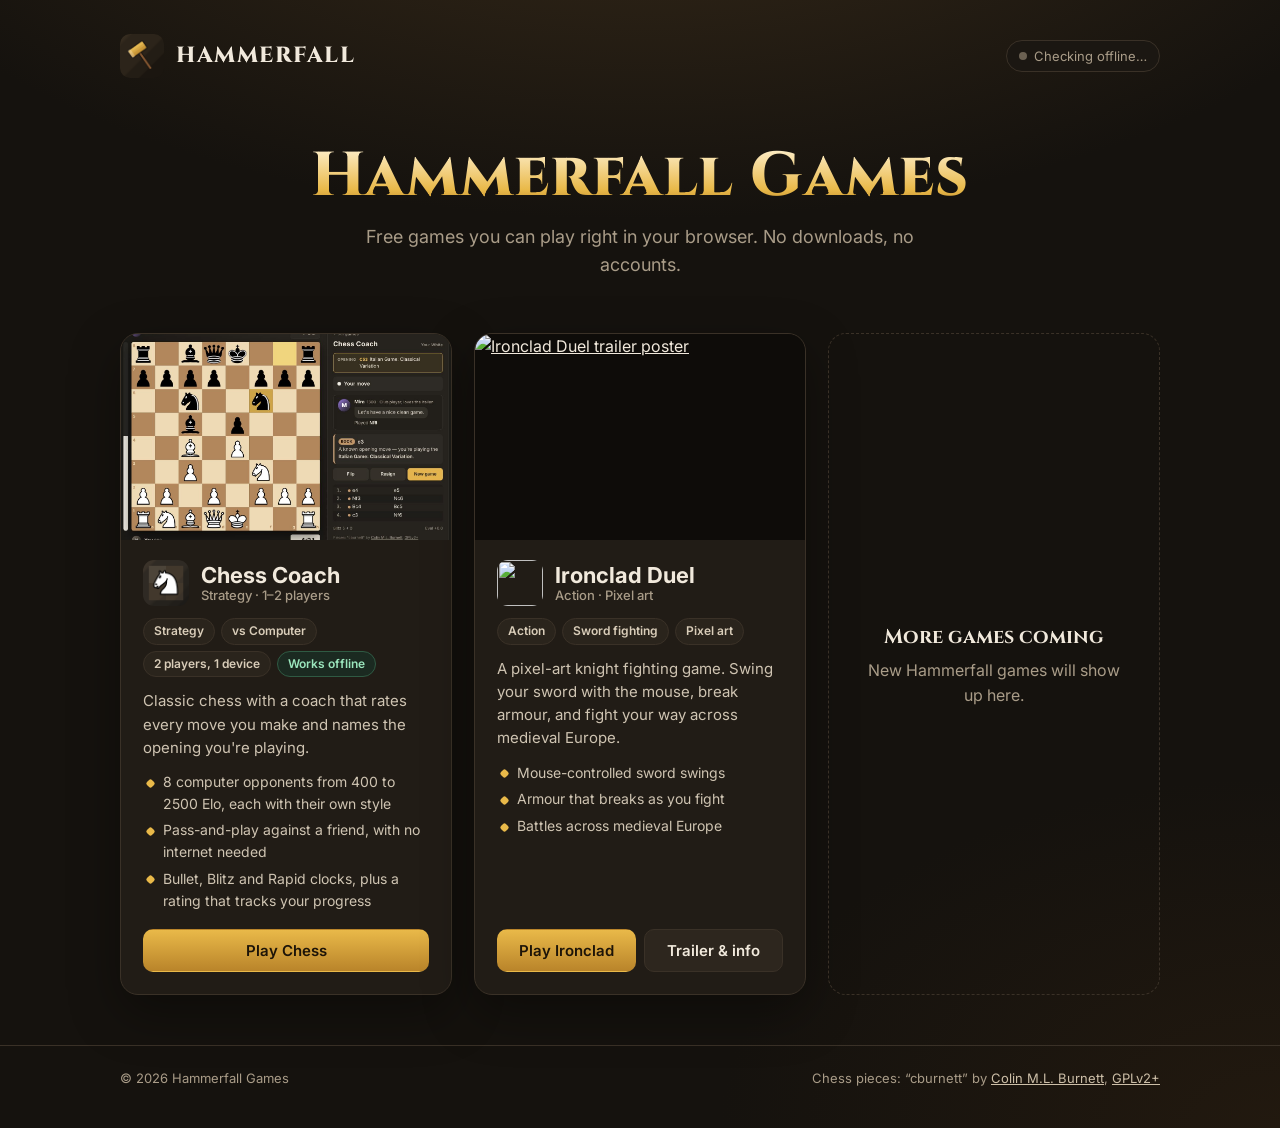
==== games/index.html @ db41bd21 "Add Hammerfall Games site at /games with Chess Coach - New games hub at /games/ linking Chess Coach " ====
<!DOCTYPE html>
<html lang="en">
<head>
<meta charset="utf-8">
<meta name="viewport" content="width=device-width,initial-scale=1">
<title>Hammerfall Games</title>
<meta name="description" content="Free browser games by Hammerfall Games. Chess Coach and Ironclad Duel, playable right in your browser.">
<meta name="theme-color" content="#15120e">
<link rel="manifest" href="manifest.webmanifest">
<link rel="icon" href="icon-192.png">
<link rel="apple-touch-icon" href="icon-192.png">
<link rel="preconnect" href="https://fonts.googleapis.com">
<link rel="preconnect" href="https://fonts.gstatic.com" crossorigin>
<link rel="stylesheet" href="https://fonts.googleapis.com/css2?family=Cinzel:wght@600;800&family=Inter:wght@400;500;600;700&display=swap">
<style>
:root{--bg:#15120e;--card:#211c16;--card2:#2a241c;--line:#3a3127;--text:#f1e9dc;--muted:#a99c88;--gold:#e9b949;--gold2:#b9842a}
*{box-sizing:border-box}
html{scroll-behavior:smooth}
body{margin:0;min-height:100vh;background:
  radial-gradient(1200px 600px at 50% -200px,#3a2c1a 0%,transparent 70%),
  radial-gradient(800px 500px at 100% 100%,#22190f 0%,transparent 70%),var(--bg);
  color:var(--text);font:16px/1.55 Inter,system-ui,-apple-system,"Segoe UI",Roboto,sans-serif}
a{color:inherit}
.wrap{max-width:1080px;margin:0 auto;padding:0 20px}
header{padding:34px 0 10px}
.top{display:flex;align-items:center;justify-content:space-between;gap:12px}
.brand{display:flex;align-items:center;gap:12px;text-decoration:none}
.brand img{width:44px;height:44px;border-radius:10px}
.brand span{font-family:Cinzel,Georgia,serif;font-weight:800;font-size:22px;letter-spacing:1.5px}
.pill{display:inline-flex;align-items:center;gap:7px;font-size:13px;color:var(--muted);border:1px solid var(--line);border-radius:30px;padding:5px 12px;background:#1b1712}
.pill i{width:8px;height:8px;border-radius:50%;background:#6b6152}
.pill.on i{background:#4fd18b;box-shadow:0 0 8px #4fd18b}
.btn{display:inline-flex;align-items:center;justify-content:center;gap:8px;font:600 15px Inter,system-ui,sans-serif;text-decoration:none;border-radius:10px;padding:11px 18px;border:1px solid var(--line);background:#2d261e;color:var(--text);cursor:pointer;transition:transform .12s,background .15s}
.btn:hover{background:#3a3126;transform:translateY(-1px)}
.btn.gold{background:linear-gradient(180deg,var(--gold),var(--gold2));color:#1d1408;border-color:transparent}
.btn.gold:hover{filter:brightness(1.07)}
.hero{padding:56px 0 34px;text-align:center}
.hero h1{font-family:Cinzel,Georgia,serif;font-weight:800;font-size:clamp(34px,6vw,62px);line-height:1.05;margin:0 0 14px;letter-spacing:1px;
  background:linear-gradient(180deg,#fff3d6,#e9b949 70%,#b9842a);-webkit-background-clip:text;background-clip:text;color:transparent}
.hero p{color:var(--muted);font-size:18px;max-width:560px;margin:0 auto}
.games{display:grid;grid-template-columns:repeat(auto-fit,minmax(320px,1fr));gap:22px;padding:20px 0 50px}
.game{background:var(--card);border:1px solid var(--line);border-radius:18px;overflow:hidden;display:flex;flex-direction:column;box-shadow:0 18px 50px rgba(0,0,0,.35);transition:transform .2s,box-shadow .2s}
.game:hover{transform:translateY(-3px);box-shadow:0 26px 60px rgba(0,0,0,.5)}
.shot{position:relative;aspect-ratio:16/10;background:#0e0c09;overflow:hidden;display:block}
.shot img{width:100%;height:100%;object-fit:cover;display:block;transition:transform .5s}
.game:hover .shot img{transform:scale(1.03)}
.shot .play{position:absolute;inset:0;display:flex;align-items:center;justify-content:center;background:linear-gradient(180deg,transparent 40%,rgba(10,8,5,.75));opacity:0;transition:opacity .2s}
.game:hover .shot .play{opacity:1}
.shot .play b{background:rgba(20,16,10,.8);border:1px solid #fff3;border-radius:40px;padding:10px 20px;font-weight:600}
.body{padding:20px 22px 22px;display:flex;flex-direction:column;gap:12px;flex:1}
.head{display:flex;align-items:center;gap:12px}
.head img{width:46px;height:46px;border-radius:11px;flex:none}
.head h2{margin:0;font-size:22px;line-height:1.15}
.head small{display:block;color:var(--muted);font-size:13px;font-weight:500}
.tags{display:flex;flex-wrap:wrap;gap:6px}
.tags span{font-size:12px;font-weight:600;color:#d9cdb9;background:var(--card2);border:1px solid var(--line);border-radius:20px;padding:3px 10px}
.tags span.ok{color:#9be6bd;border-color:#2f5a43;background:#1b2a21}
.body p{margin:0;color:#cfc4b2;font-size:15px}
.feat{margin:0;padding:0;list-style:none;display:grid;gap:5px;font-size:14px;color:#cfc4b2}
.feat li{padding-left:20px;position:relative}
.feat li::before{content:"";position:absolute;left:4px;top:.62em;width:7px;height:7px;border-radius:2px;background:var(--gold);transform:rotate(45deg)}
.actions{display:flex;gap:8px;margin-top:auto;padding-top:6px}
.actions .btn{flex:1}
.soon{border-style:dashed;background:transparent;box-shadow:none;align-items:center;justify-content:center;text-align:center;padding:30px;color:var(--muted);min-height:220px}
.soon:hover{transform:none;box-shadow:none}
.soon b{display:block;font-family:Cinzel,Georgia,serif;color:var(--text);font-size:20px;margin-bottom:6px}
footer{border-top:1px solid var(--line);padding:22px 0 40px;color:var(--muted);font-size:13px}
footer .wrap{display:flex;flex-wrap:wrap;gap:10px 24px;justify-content:space-between}
footer a{color:#cdbfa8}
#installBtn[hidden]{display:none}
@media(max-width:560px){.hero{padding:34px 0 20px}.games{grid-template-columns:1fr}}
</style>
</head>
<body>
<header>
  <div class="wrap top">
    <a class="brand" href="./"><img src="icon-192.png" alt=""><span>HAMMERFALL</span></a>
    <div style="display:flex;gap:8px;align-items:center">
      <span class="pill" id="offline" title="Chess Coach is saved on this device and can be played without internet"><i></i><span>Checking offline…</span></span>
      <button class="btn" id="installBtn" hidden>Install app</button>
    </div>
  </div>
</header>

<main class="wrap">
  <section class="hero">
    <h1>Hammerfall Games</h1>
    <p>Free games you can play right in your browser. No downloads, no accounts.</p>
  </section>

  <section class="games">
    <article class="game">
      <a class="shot" href="chess/"><img src="chess/preview.jpg" alt="Chess Coach mid-game, with the coach panel showing the Italian Game opening"><span class="play"><b>▶ Play now</b></span></a>
      <div class="body">
        <div class="head"><img src="chess/icon-192.png" alt=""><h2>Chess Coach<small>Strategy · 1–2 players</small></h2></div>
        <div class="tags"><span>Strategy</span><span>vs Computer</span><span>2 players, 1 device</span><span class="ok">Works offline</span></div>
        <p>Classic chess with a coach that rates every move you make and names the opening you're playing.</p>
        <ul class="feat">
          <li>8 computer opponents from 400 to 2500 Elo, each with their own style</li>
          <li>Pass-and-play against a friend, with no internet needed</li>
          <li>Bullet, Blitz and Rapid clocks, plus a rating that tracks your progress</li>
        </ul>
        <div class="actions"><a class="btn gold" href="chess/">Play Chess</a></div>
      </div>
    </article>

    <article class="game">
      <a class="shot" href="/ironclad/play.html"><img src="/ironclad/trailer-poster.jpg" alt="Ironclad Duel trailer poster"><span class="play"><b>▶ Play now</b></span></a>
      <div class="body">
        <div class="head"><img src="/ironclad/icon-192.png" alt=""><h2>Ironclad Duel<small>Action · Pixel art</small></h2></div>
        <div class="tags"><span>Action</span><span>Sword fighting</span><span>Pixel art</span></div>
        <p>A pixel-art knight fighting game. Swing your sword with the mouse, break armour, and fight your way across medieval Europe.</p>
        <ul class="feat">
          <li>Mouse-controlled sword swings</li>
          <li>Armour that breaks as you fight</li>
          <li>Battles across medieval Europe</li>
        </ul>
        <div class="actions"><a class="btn gold" href="/ironclad/play.html">Play Ironclad</a><a class="btn" href="/ironclad/">Trailer &amp; info</a></div>
      </div>
    </article>

    <article class="game soon">
      <div><b>More games coming</b>New Hammerfall games will show up here.</div>
    </article>
  </section>
</main>

<footer>
  <div class="wrap">
    <span>© <span id="yr"></span> Hammerfall Games</span>
    <span>Chess pieces: “cburnett” by <a href="https://en.wikipedia.org/wiki/User:Cburnett" target="_blank" rel="noopener">Colin M.L. Burnett</a>, <a href="https://www.gnu.org/licenses/gpl-2.0.txt" target="_blank" rel="noopener">GPLv2+</a></span>
  </div>
</footer>

<script>
document.getElementById('yr').textContent=new Date().getFullYear();
// offline support
const pill=document.getElementById('offline'),pt=pill.querySelector('span');
function setOffline(ok){pill.classList.toggle('on',ok);pt.textContent=ok?'Chess ready offline':'Online only';}
if('serviceWorker' in navigator){
  navigator.serviceWorker.register('sw.js').then(()=>navigator.serviceWorker.ready).then(()=>
    caches.match('chess/index.html').then(r=>setOffline(!!r))).catch(()=>setOffline(false));
  navigator.serviceWorker.addEventListener('message',e=>{if(e.data==='cached')setOffline(true);});
}else setOffline(false);
// install prompt
let deferred=null;const ib=document.getElementById('installBtn');
window.addEventListener('beforeinstallprompt',e=>{e.preventDefault();deferred=e;ib.hidden=false;});
ib.onclick=async()=>{if(!deferred)return;deferred.prompt();try{await deferred.userChoice;}catch(e){}deferred=null;ib.hidden=true;};
</script>
</body>
</html>
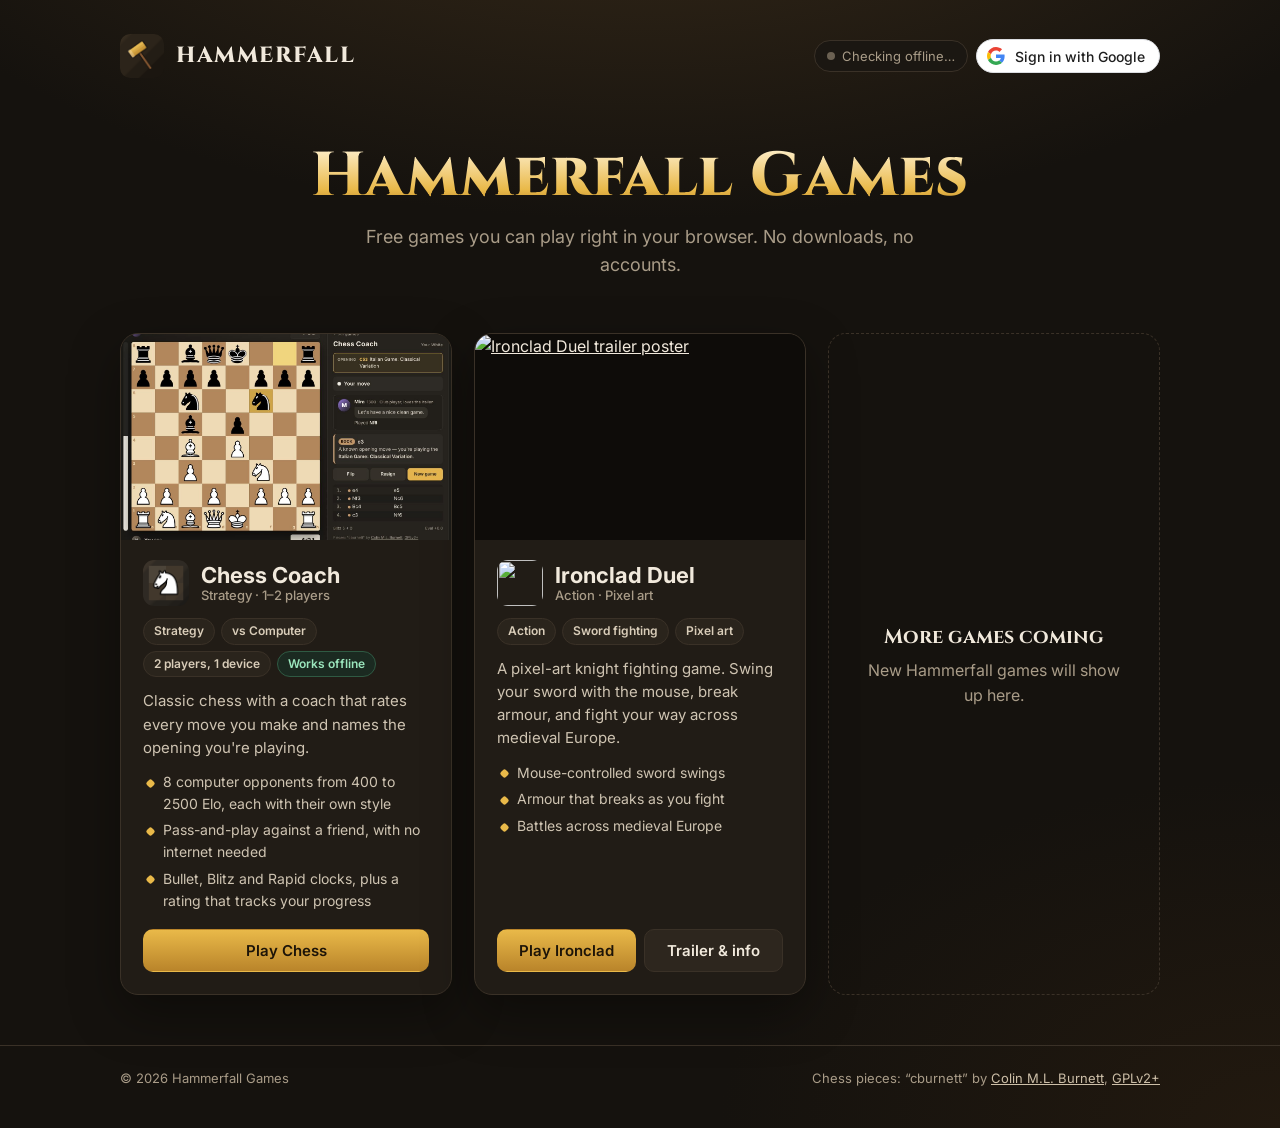
==== commit c62259cb: "Games: add Undo to Chess Coach and Google sign-in (Firebase) - Undo: takes back your move and the bo" ====
--- a/games/index.html
+++ b/games/index.html
@@ -68,7 +68,7 @@
 footer .wrap{display:flex;flex-wrap:wrap;gap:10px 24px;justify-content:space-between}
 footer a{color:#cdbfa8}
 #installBtn[hidden]{display:none}
-@media(max-width:560px){.hero{padding:34px 0 20px}.games{grid-template-columns:1fr}}
+@media(max-width:560px){.pill span{display:none}.pill{padding:6px}.hero{padding:34px 0 20px}.games{grid-template-columns:1fr}}
 </style>
 </head>
 <body>
@@ -78,6 +78,7 @@
     <div style="display:flex;gap:8px;align-items:center">
       <span class="pill" id="offline" title="Chess Coach is saved on this device and can be played without internet"><i></i><span>Checking offline…</span></span>
       <button class="btn" id="installBtn" hidden>Install app</button>
+      <div id="account"></div>
     </div>
   </div>
 </header>
@@ -147,5 +148,14 @@
 window.addEventListener('beforeinstallprompt',e=>{e.preventDefault();deferred=e;ib.hidden=false;});
 ib.onclick=async()=>{if(!deferred)return;deferred.prompt();try{await deferred.userChoice;}catch(e){}deferred=null;ib.hidden=true;};
 </script>
+<script type="module">
+import {mountAccount,onAuth,loadPlayer} from './auth.js';
+let chess=null;
+const acct=mountAccount(document.getElementById('account'),()=>chess?[['Chess rating',String(chess.rating??'—')],['Rated chess games',String(chess.games||0)]]:[['Chess rating','Play a rated game']]);
+onAuth(async st=>{
+  if(!st.user){chess=null;return;}
+  try{const d=await loadPlayer();chess=d&&d.chess||null;acct.redraw();}catch(e){}
+});
+</script>
 </body>
 </html>
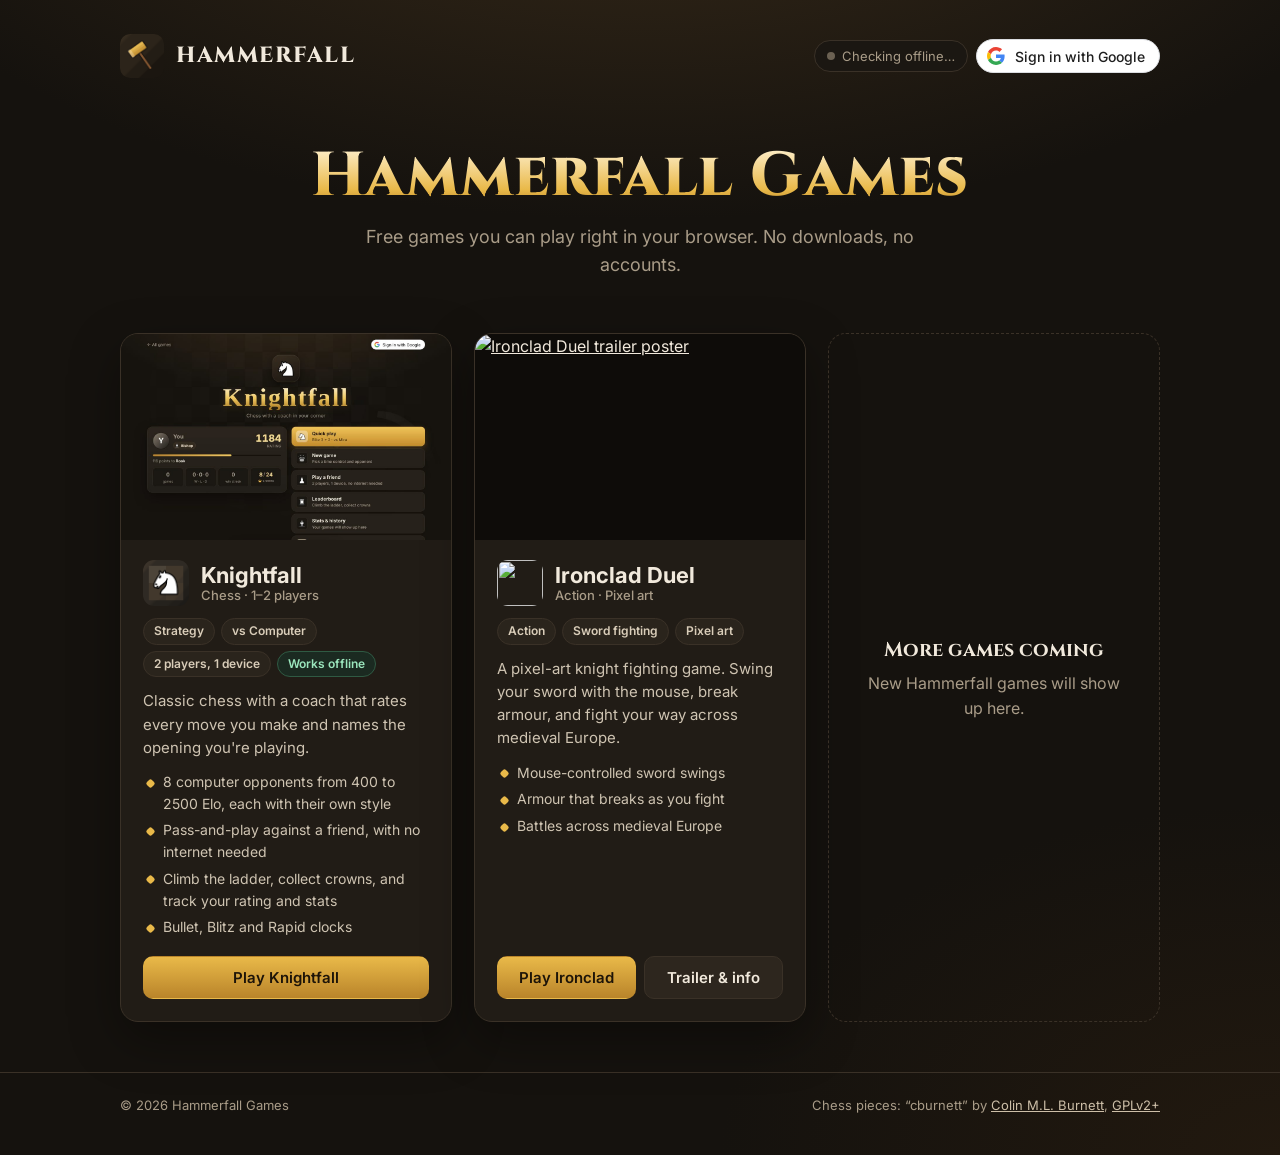
==== commit b5c5f0eb: "Knightfall: rename Chess Coach, add title screen, leaderboard, crowns and stats - Rename the chess g" ====
--- a/games/index.html
+++ b/games/index.html
@@ -4,7 +4,7 @@
 <meta charset="utf-8">
 <meta name="viewport" content="width=device-width,initial-scale=1">
 <title>Hammerfall Games</title>
-<meta name="description" content="Free browser games by Hammerfall Games. Chess Coach and Ironclad Duel, playable right in your browser.">
+<meta name="description" content="Free browser games by Hammerfall Games. Knightfall (chess) and Ironclad Duel, playable right in your browser.">
 <meta name="theme-color" content="#15120e">
 <link rel="manifest" href="manifest.webmanifest">
 <link rel="icon" href="icon-192.png">
@@ -76,7 +76,7 @@
   <div class="wrap top">
     <a class="brand" href="./"><img src="icon-192.png" alt=""><span>HAMMERFALL</span></a>
     <div style="display:flex;gap:8px;align-items:center">
-      <span class="pill" id="offline" title="Chess Coach is saved on this device and can be played without internet"><i></i><span>Checking offline…</span></span>
+      <span class="pill" id="offline" title="Knightfall is saved on this device and can be played without internet"><i></i><span>Checking offline…</span></span>
       <button class="btn" id="installBtn" hidden>Install app</button>
       <div id="account"></div>
     </div>
@@ -91,17 +91,18 @@
 
   <section class="games">
     <article class="game">
-      <a class="shot" href="chess/"><img src="chess/preview.jpg" alt="Chess Coach mid-game, with the coach panel showing the Italian Game opening"><span class="play"><b>▶ Play now</b></span></a>
+      <a class="shot" href="chess/"><img src="chess/preview.jpg" alt="Knightfall mid-game, with the coach panel showing the Italian Game opening"><span class="play"><b>▶ Play now</b></span></a>
       <div class="body">
-        <div class="head"><img src="chess/icon-192.png" alt=""><h2>Chess Coach<small>Strategy · 1–2 players</small></h2></div>
+        <div class="head"><img src="chess/icon-192.png" alt=""><h2>Knightfall<small>Chess · 1–2 players</small></h2></div>
         <div class="tags"><span>Strategy</span><span>vs Computer</span><span>2 players, 1 device</span><span class="ok">Works offline</span></div>
         <p>Classic chess with a coach that rates every move you make and names the opening you're playing.</p>
         <ul class="feat">
           <li>8 computer opponents from 400 to 2500 Elo, each with their own style</li>
           <li>Pass-and-play against a friend, with no internet needed</li>
-          <li>Bullet, Blitz and Rapid clocks, plus a rating that tracks your progress</li>
+          <li>Climb the ladder, collect crowns, and track your rating and stats</li>
+          <li>Bullet, Blitz and Rapid clocks</li>
         </ul>
-        <div class="actions"><a class="btn gold" href="chess/">Play Chess</a></div>
+        <div class="actions"><a class="btn gold" href="chess/">Play Knightfall</a></div>
       </div>
     </article>
 
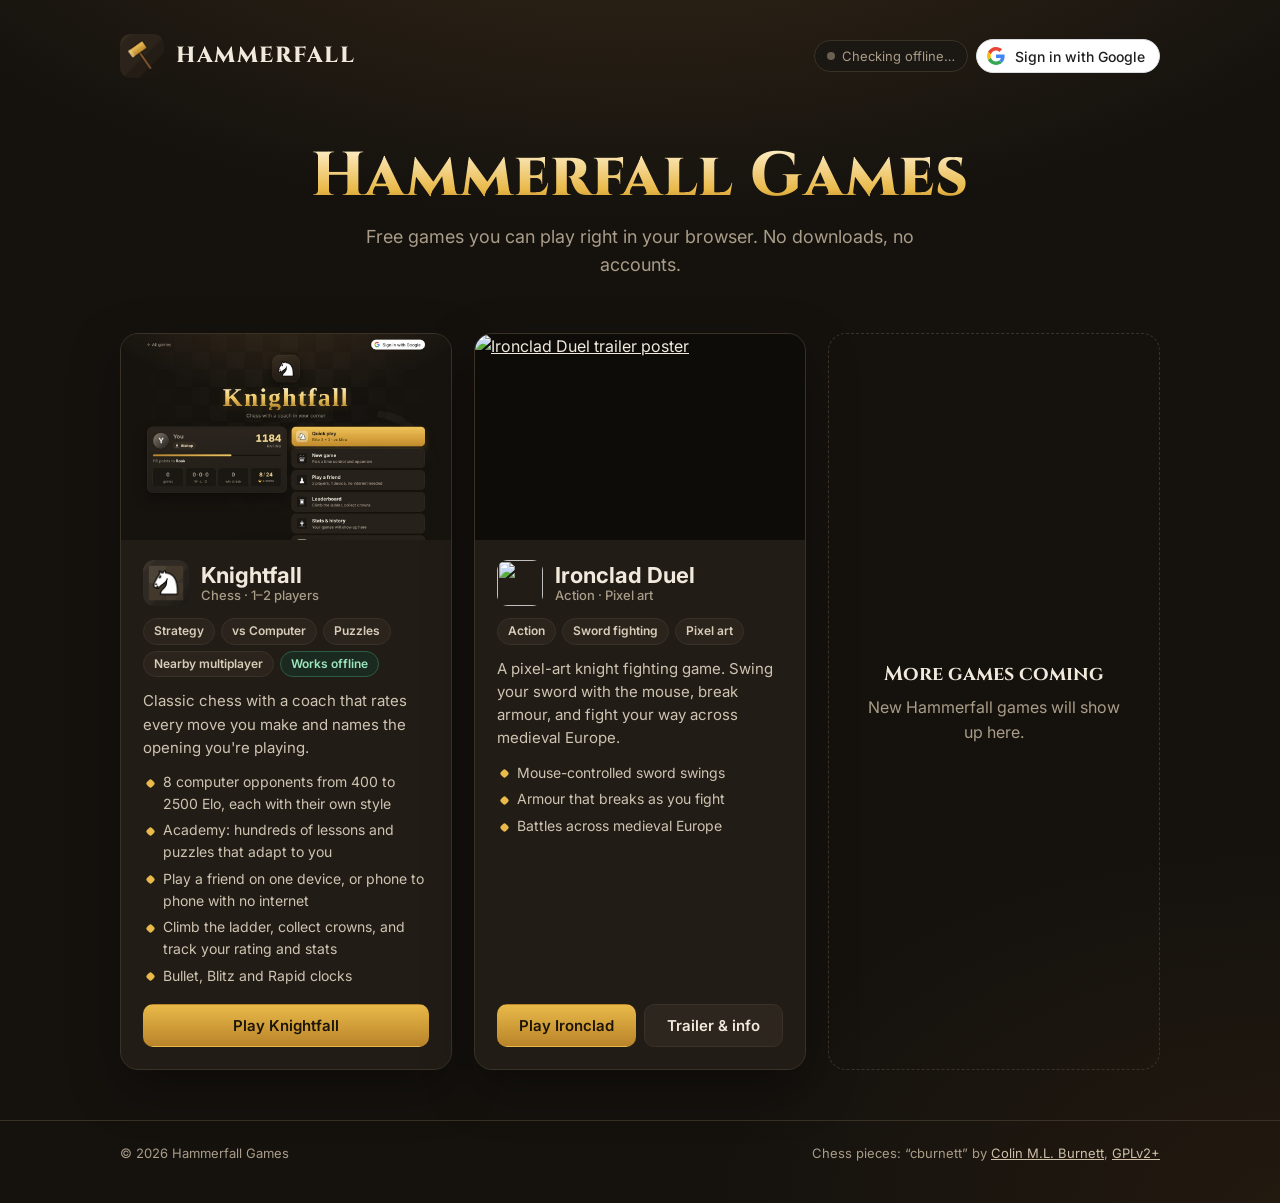
==== commit 88d1197d: "Knightfall: Academy (642 personalised lessons and puzzles) and Nearby play Academy - 629 puzzles gen" ====
--- a/games/index.html
+++ b/games/index.html
@@ -94,11 +94,12 @@
       <a class="shot" href="chess/"><img src="chess/preview.jpg" alt="Knightfall mid-game, with the coach panel showing the Italian Game opening"><span class="play"><b>▶ Play now</b></span></a>
       <div class="body">
         <div class="head"><img src="chess/icon-192.png" alt=""><h2>Knightfall<small>Chess · 1–2 players</small></h2></div>
-        <div class="tags"><span>Strategy</span><span>vs Computer</span><span>2 players, 1 device</span><span class="ok">Works offline</span></div>
+        <div class="tags"><span>Strategy</span><span>vs Computer</span><span>Puzzles</span><span>Nearby multiplayer</span><span class="ok">Works offline</span></div>
         <p>Classic chess with a coach that rates every move you make and names the opening you're playing.</p>
         <ul class="feat">
           <li>8 computer opponents from 400 to 2500 Elo, each with their own style</li>
-          <li>Pass-and-play against a friend, with no internet needed</li>
+          <li>Academy: hundreds of lessons and puzzles that adapt to you</li>
+          <li>Play a friend on one device, or phone to phone with no internet</li>
           <li>Climb the ladder, collect crowns, and track your rating and stats</li>
           <li>Bullet, Blitz and Rapid clocks</li>
         </ul>
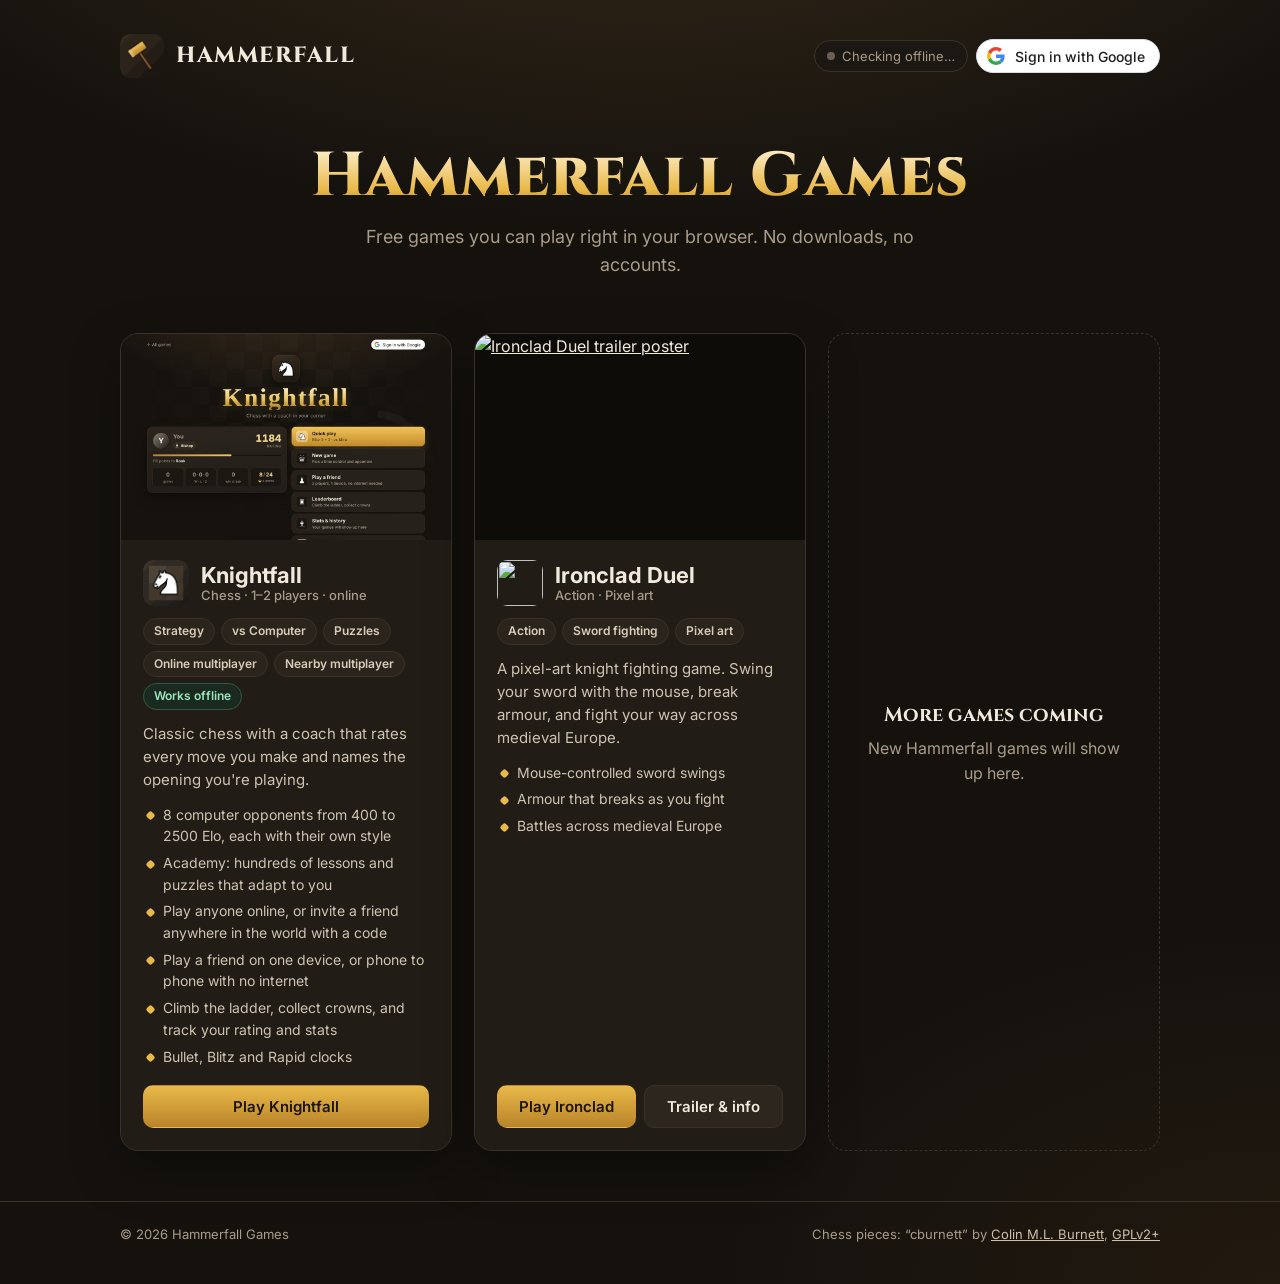
==== commit fb051efc: "Knightfall: online play across devices (quick match + invite codes) Co-Authored-By: Claude Opus 5.5 " ====
--- a/games/index.html
+++ b/games/index.html
@@ -93,12 +93,13 @@
     <article class="game">
       <a class="shot" href="chess/"><img src="chess/preview.jpg" alt="Knightfall mid-game, with the coach panel showing the Italian Game opening"><span class="play"><b>▶ Play now</b></span></a>
       <div class="body">
-        <div class="head"><img src="chess/icon-192.png" alt=""><h2>Knightfall<small>Chess · 1–2 players</small></h2></div>
-        <div class="tags"><span>Strategy</span><span>vs Computer</span><span>Puzzles</span><span>Nearby multiplayer</span><span class="ok">Works offline</span></div>
+        <div class="head"><img src="chess/icon-192.png" alt=""><h2>Knightfall<small>Chess · 1–2 players · online</small></h2></div>
+        <div class="tags"><span>Strategy</span><span>vs Computer</span><span>Puzzles</span><span>Online multiplayer</span><span>Nearby multiplayer</span><span class="ok">Works offline</span></div>
         <p>Classic chess with a coach that rates every move you make and names the opening you're playing.</p>
         <ul class="feat">
           <li>8 computer opponents from 400 to 2500 Elo, each with their own style</li>
           <li>Academy: hundreds of lessons and puzzles that adapt to you</li>
+          <li>Play anyone online, or invite a friend anywhere in the world with a code</li>
           <li>Play a friend on one device, or phone to phone with no internet</li>
           <li>Climb the ladder, collect crowns, and track your rating and stats</li>
           <li>Bullet, Blitz and Rapid clocks</li>
@@ -153,7 +154,7 @@
 <script type="module">
 import {mountAccount,onAuth,loadPlayer} from './auth.js';
 let chess=null;
-const acct=mountAccount(document.getElementById('account'),()=>chess?[['Chess rating',String(chess.rating??'—')],['Rated chess games',String(chess.games||0)]]:[['Chess rating','Play a rated game']]);
+const acct=mountAccount(document.getElementById('account'),()=>chess?[['Chess rating',String(chess.rating??'—')],['Chess games vs computer',String(chess.games||0)]]:[['Chess rating','800']]);
 onAuth(async st=>{
   if(!st.user){chess=null;return;}
   try{const d=await loadPlayer();chess=d&&d.chess||null;acct.redraw();}catch(e){}
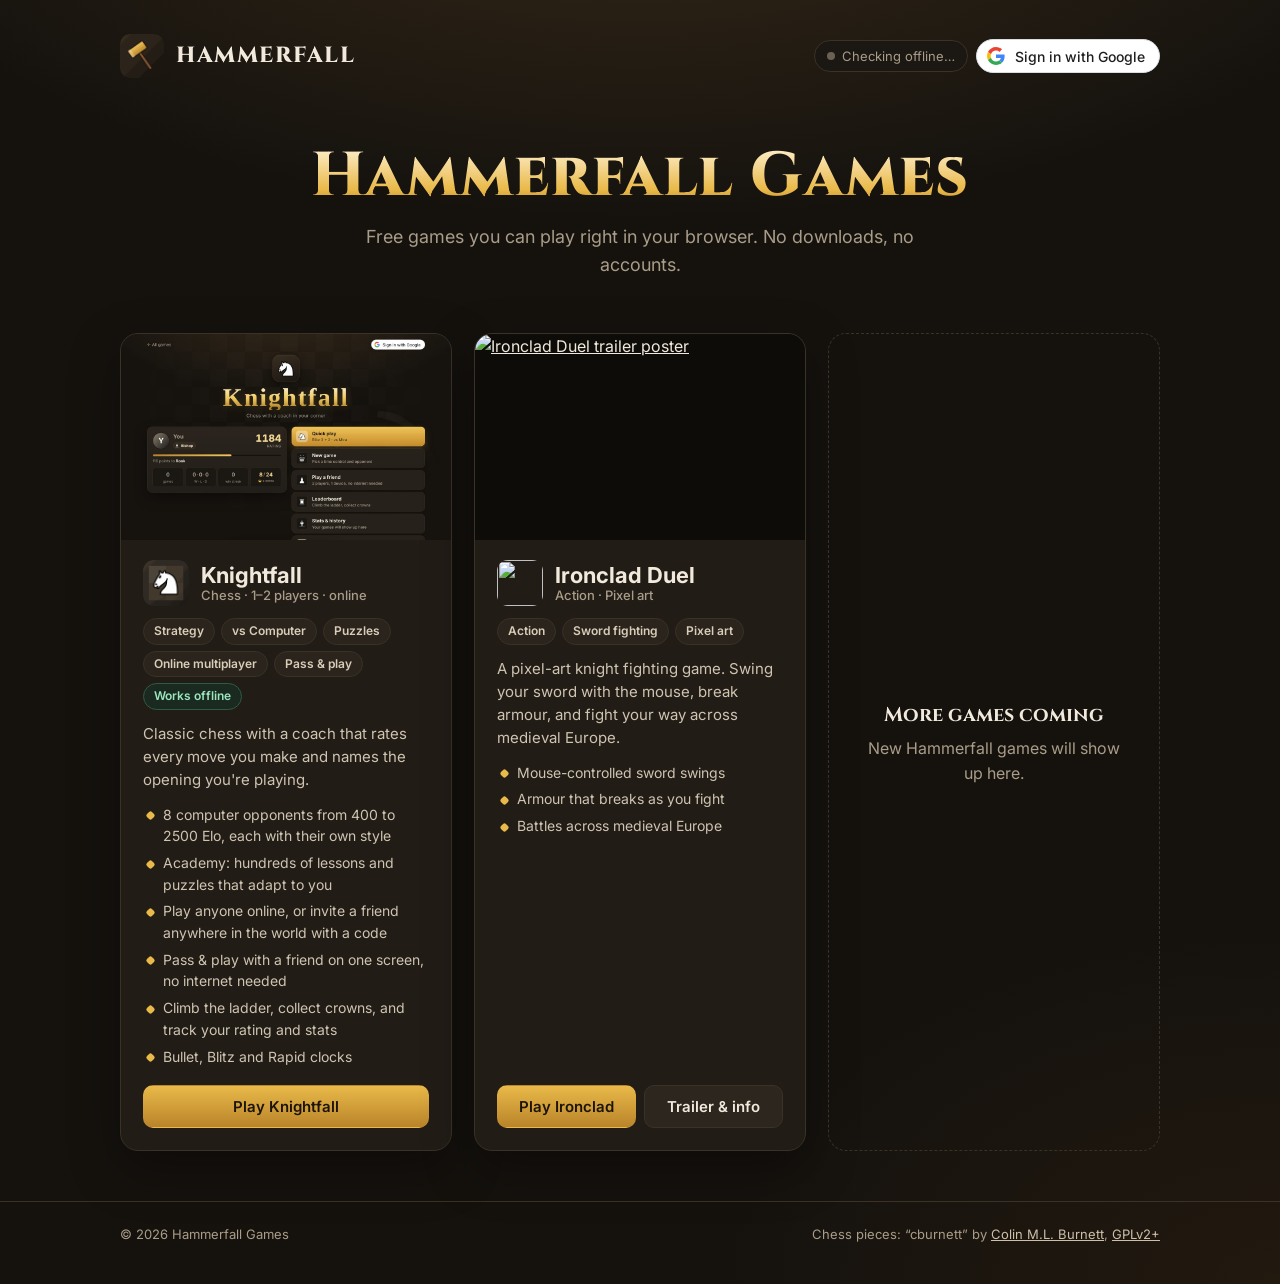
==== commit e8d1524e: "Knightfall: grouped title menu (Play / Learn / Progress), remove Nearby play Co-Authored-By: Claude " ====
--- a/games/index.html
+++ b/games/index.html
@@ -94,13 +94,13 @@
       <a class="shot" href="chess/"><img src="chess/preview.jpg" alt="Knightfall mid-game, with the coach panel showing the Italian Game opening"><span class="play"><b>▶ Play now</b></span></a>
       <div class="body">
         <div class="head"><img src="chess/icon-192.png" alt=""><h2>Knightfall<small>Chess · 1–2 players · online</small></h2></div>
-        <div class="tags"><span>Strategy</span><span>vs Computer</span><span>Puzzles</span><span>Online multiplayer</span><span>Nearby multiplayer</span><span class="ok">Works offline</span></div>
+        <div class="tags"><span>Strategy</span><span>vs Computer</span><span>Puzzles</span><span>Online multiplayer</span><span>Pass &amp; play</span><span class="ok">Works offline</span></div>
         <p>Classic chess with a coach that rates every move you make and names the opening you're playing.</p>
         <ul class="feat">
           <li>8 computer opponents from 400 to 2500 Elo, each with their own style</li>
           <li>Academy: hundreds of lessons and puzzles that adapt to you</li>
           <li>Play anyone online, or invite a friend anywhere in the world with a code</li>
-          <li>Play a friend on one device, or phone to phone with no internet</li>
+          <li>Pass &amp; play with a friend on one screen, no internet needed</li>
           <li>Climb the ladder, collect crowns, and track your rating and stats</li>
           <li>Bullet, Blitz and Rapid clocks</li>
         </ul>
